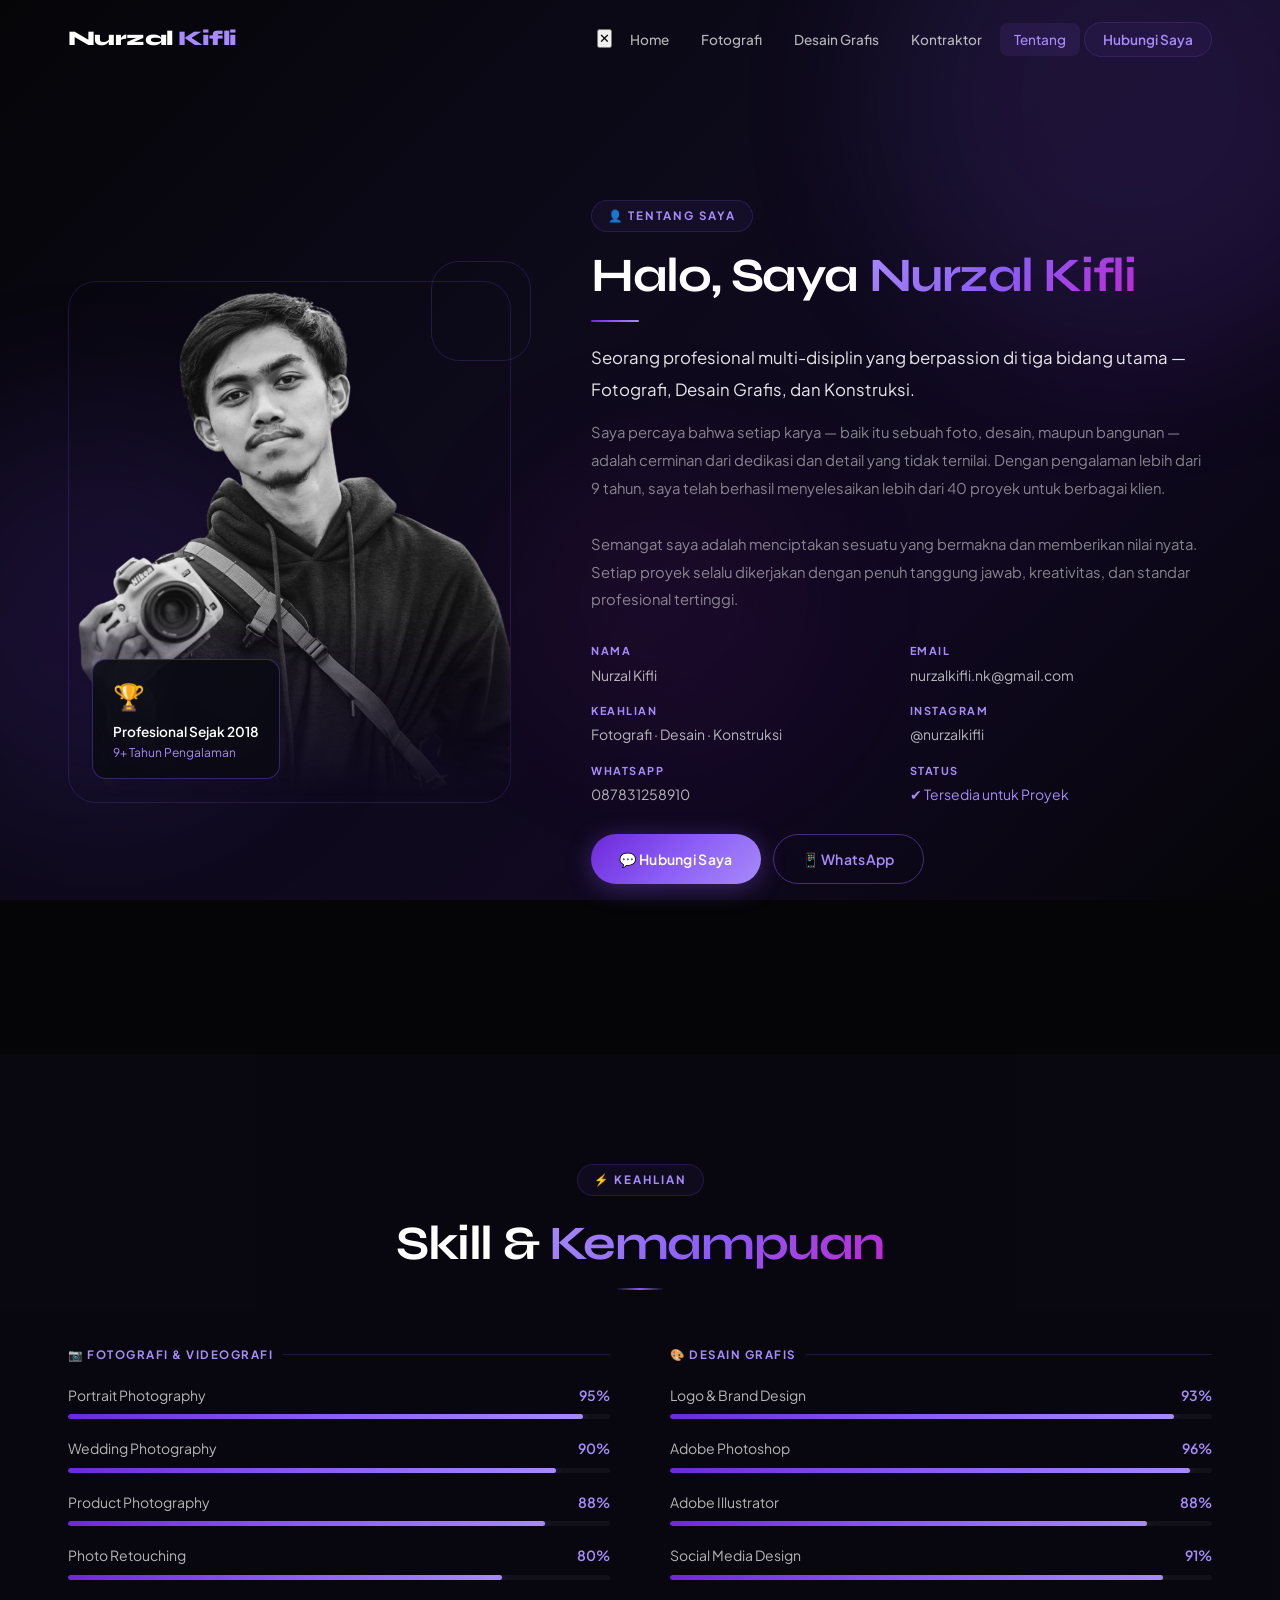
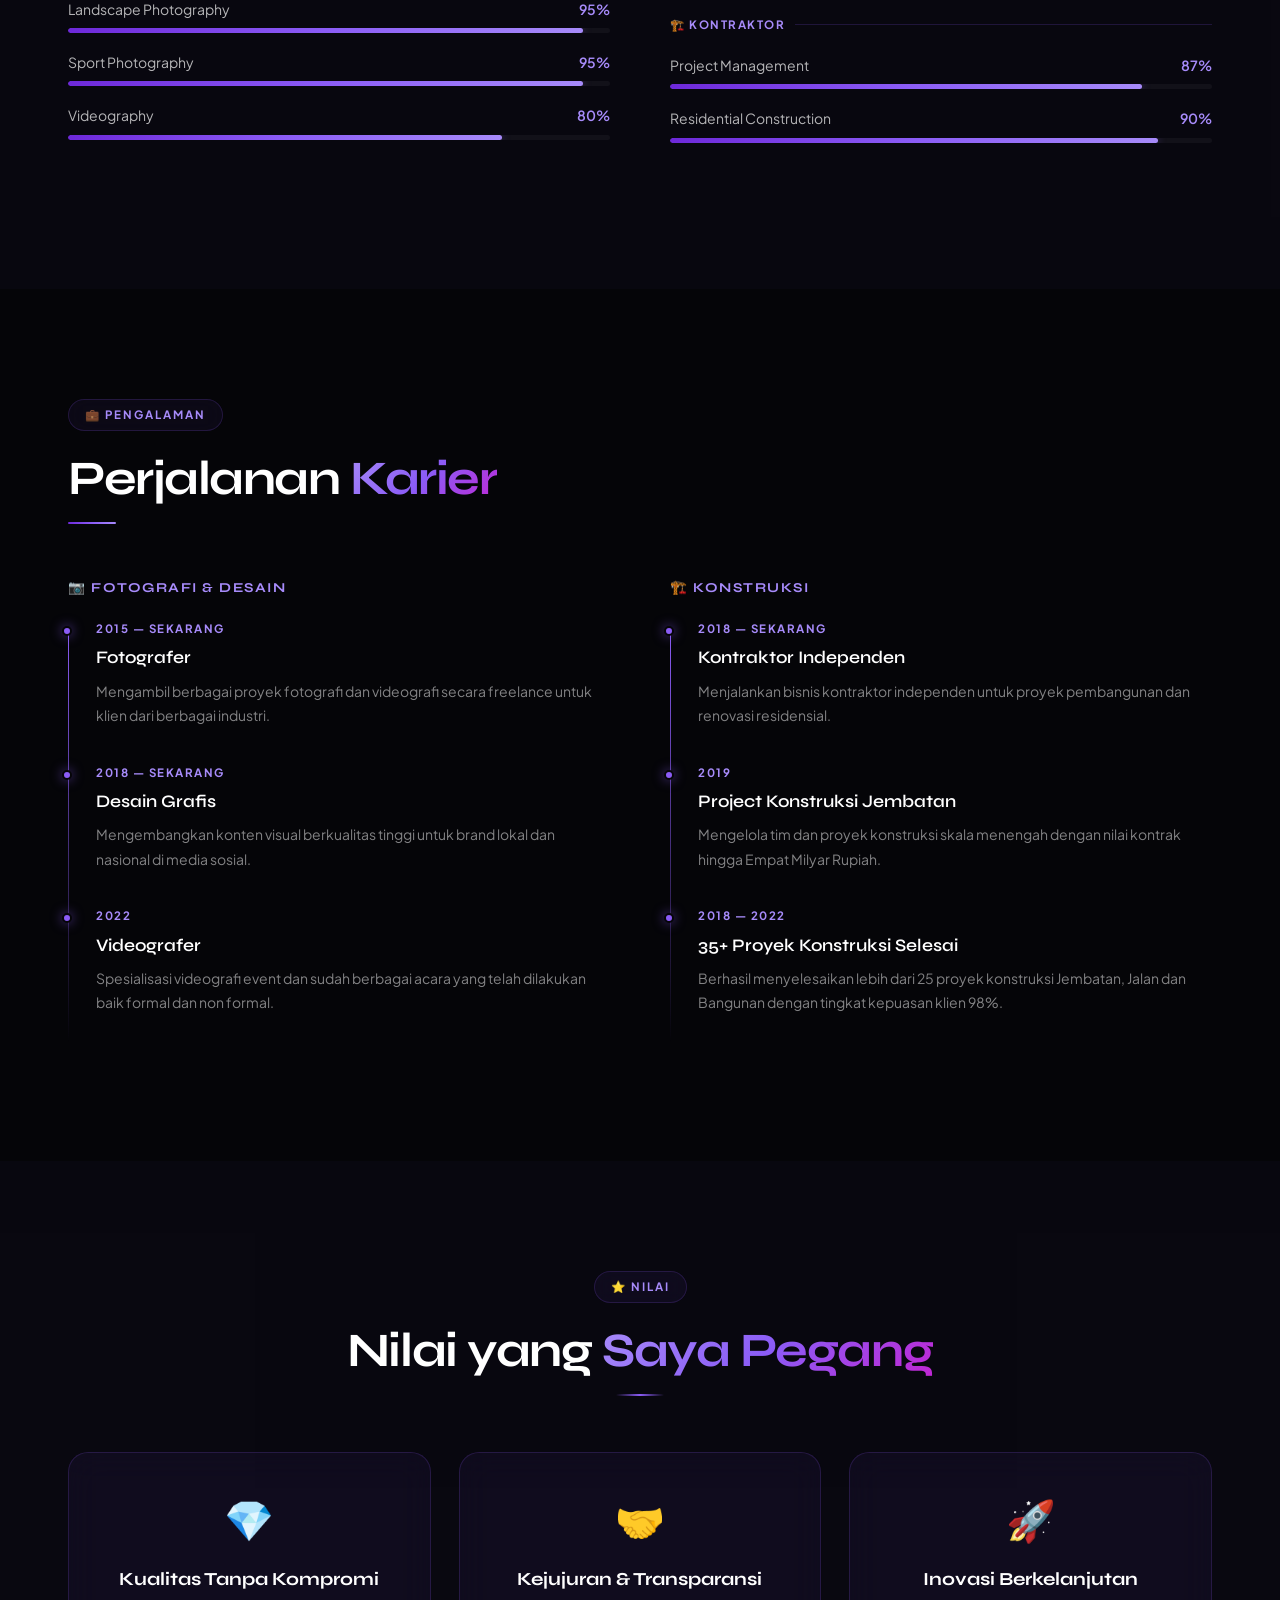
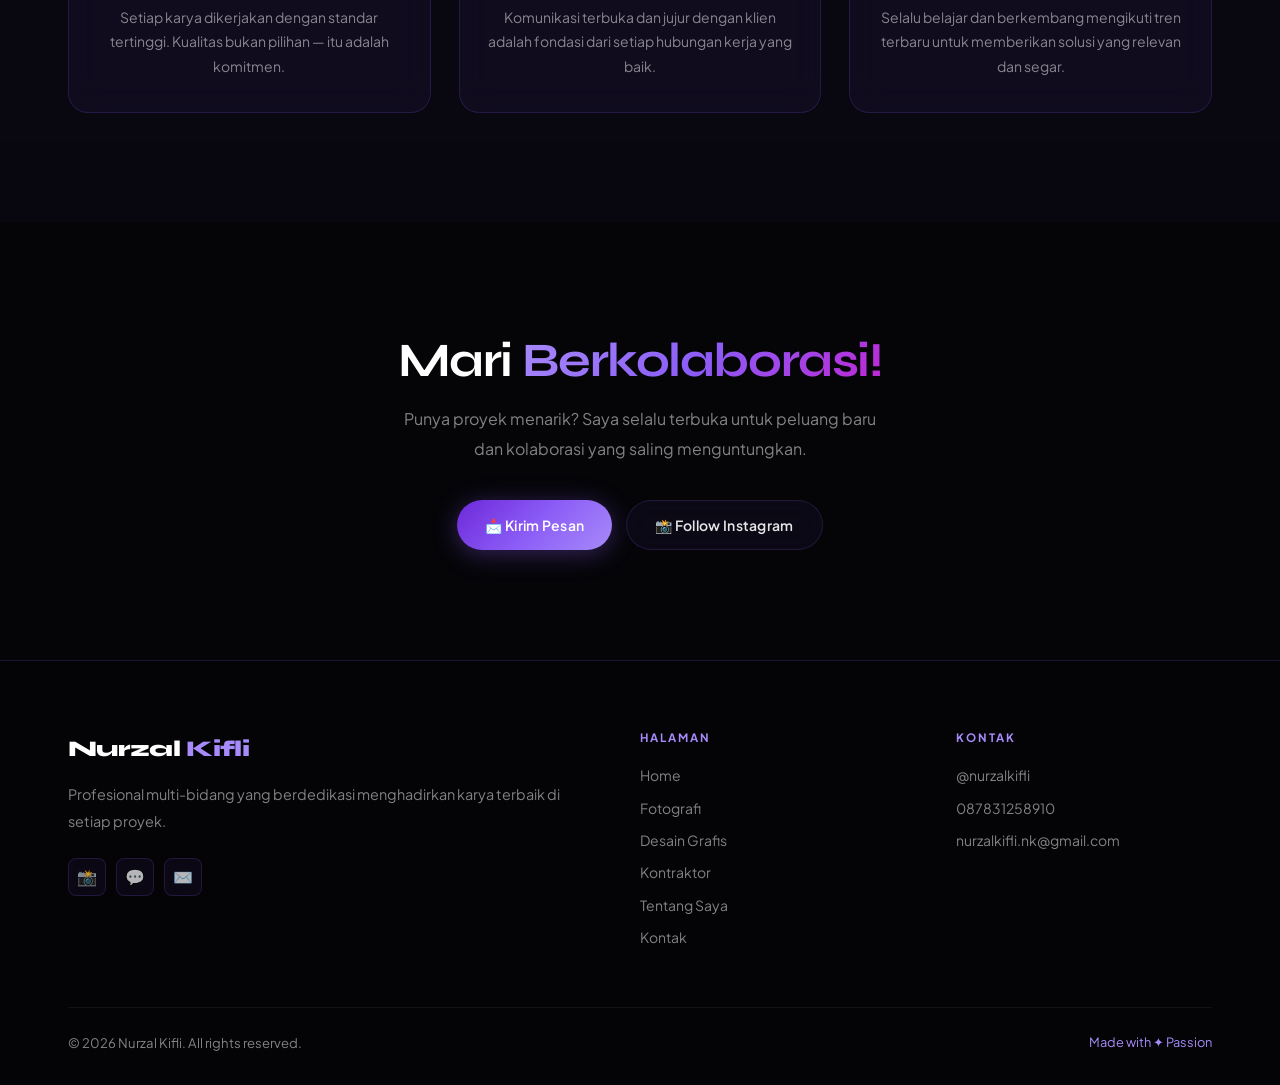
==== about.html @ ba49bd98 "Pending changes exported from your codespace" ====
<!DOCTYPE html>
<html lang="id">
<head>
  <meta charset="UTF-8" />
  <meta name="viewport" content="width=device-width, initial-scale=1.0" />
  <title>Tentang Saya - Nurzal Kifli Portfolio</title>
  <meta name="description" content="Kenali lebih dekat Nurzal Kifli - fotografer, desainer grafis, dan kontraktor profesional berpengalaman." />
  <link rel="stylesheet" href="style.css" />
  <style>
    /* About Layout */
    .about-intro {
      display: grid;
      grid-template-columns: 1fr 1.4fr;
      gap: 80px;
      align-items: center;
      padding: 80px 0 60px;
    }
    .about-photo { position:relative; }
    .about-deco {
      position:absolute; top:-20px; right:-20px;
      width:100px; height:100px;
      border:1.5px solid rgba(139,92,246,0.2);
      border-radius:var(--r-xl);
      animation: float 5s ease-in-out infinite;
      z-index:0;
    }
    .about-photo-frame {
      position:relative; z-index:1;
      border-radius:var(--r-xl); overflow:hidden;
      border:1px solid var(--glass-b);
    }
    .about-photo-frame img { width:100%; height:520px; object-fit:cover; object-position:top; }
    .about-photo-badge {
      position:absolute; bottom:24px; left:24px; z-index:2;
      background:rgba(10,10,20,0.9);
      backdrop-filter:blur(20px);
      border:1px solid rgba(139,92,246,0.35);
      border-radius:var(--r);
      padding:16px 20px;
    }
    .badge-icon { font-size:1.6rem; margin-bottom:4px; }
    .badge-label { font-size:0.85rem; font-weight:600; }
    .badge-sub { font-size:0.75rem; color:var(--purple-light); }

    /* About Content */
    .about-lead { font-size:1.05rem; color:var(--w90); line-height:1.9; margin-bottom:14px; }
    .about-text { color:var(--w50); font-size:0.925rem; line-height:1.88; margin-bottom:28px; }
    .about-info-grid { display:grid; grid-template-columns:1fr 1fr; gap:16px; margin-bottom:28px; }
    .about-info-item { display:flex; flex-direction:column; gap:4px; }
    .info-label { font-size:0.68rem; color:var(--purple-light); font-weight:700; letter-spacing:1.5px; text-transform:uppercase; }
    .info-value { font-size:0.875rem; color:var(--w70); }

    /* Skills */
    .skills-section { background:rgba(139,92,246,0.03); }
    .skills-layout { display:grid; grid-template-columns:1fr 1fr; gap:60px; align-items:start; }
    .skill-category { margin-bottom:36px; }
    .skill-category-title {
      font-size:0.72rem; font-weight:700; color:var(--purple-light);
      letter-spacing:1.5px; text-transform:uppercase;
      margin-bottom:20px;
      display:flex; align-items:center; gap:10px;
    }
    .skill-category-title::after { content:''; flex:1; height:1px; background:var(--glass-b); }

    /* Values */
    .value-card {
      text-align:center; padding:34px 22px;
      background:var(--glass);
      border:1px solid var(--glass-b);
      border-radius:var(--r-lg);
      backdrop-filter:blur(16px);
      transition:var(--t);
    }
    .value-card:hover { border-color:var(--glass-bh); transform:translateY(-6px); box-shadow:var(--glow-s); }
    .value-icon { font-size:2.5rem; margin-bottom:14px; }
    .value-title { font-family:var(--fd); font-size:1.15rem; margin-bottom:10px; font-weight:700; }
    .value-desc { color:var(--w50); font-size:0.875rem; line-height:1.75; }

    @media (max-width:768px) {
      .about-intro { grid-template-columns:1fr; gap:36px; padding:60px 0 40px; }
      .skills-layout { grid-template-columns:1fr; }
      .about-info-grid { grid-template-columns:1fr; }
      .about-photo-frame img { height:360px; }
    }
  </style>
</head>
<body>
  <div class="ambient-orbs" aria-hidden="true">
    <div class="orb orb-1"></div>
    <div class="orb orb-2"></div>
    <div class="orb orb-3"></div>
  </div>

  <!-- Navbar -->
  <nav class="navbar" id="navbar" role="navigation" aria-label="Navigasi Utama">
    <div class="container">
      <a href="index.html" class="nav-logo">Nurzal <span>Kifli</span></a>
      <button class="nav-hamburger" id="navHamburger" aria-label="Buka Menu">
        <span></span><span></span><span></span>
      </button>
      <ul class="nav-links" id="navLinks" role="list">
        <button class="nav-close-btn" id="navClose" aria-label="Tutup Menu">&#x2715;</button>
        <li><a href="index.html">Home</a></li>
        <li><a href="photography.html">Fotografi</a></li>
        <li><a href="design.html">Desain Grafis</a></li>
        <li><a href="contractor.html">Kontraktor</a></li>
        <li><a href="about.html" class="active">Tentang</a></li>
        <li><a href="contact.html" class="nav-cta">Hubungi Saya</a></li>
      </ul>
    </div>
  </nav>

  <div style="height:80px;"></div>

  <!-- About Intro -->
  <section class="section" style="padding-top:40px;">
    <div class="container">
      <div class="about-intro">
        <!-- Photo -->
        <div class="about-photo animate-fadeInLeft">
          <div class="about-deco"></div>
          <div class="about-photo-frame">
            <img src="img/nurzal_kifli.png" alt="Nurzal Kifli - Foto Profil" />
          </div>
          <div class="about-photo-badge">
            <div class="badge-icon">&#x1F3C6;</div>
            <div class="badge-label">Profesional Sejak 2018</div>
            <div class="badge-sub">9+ Tahun Pengalaman</div>
          </div>
        </div>

        <!-- Content -->
        <div class="about-content animate-fadeInRight">
          <div class="section-label" style="margin-bottom:16px;">&#x1F464; Tentang Saya</div>
          <h1 class="section-title">Halo, Saya <span class="text-grad">Nurzal Kifli</span></h1>
          <div class="divider"></div>
          <p class="about-lead">Seorang profesional multi-disiplin yang berpassion di tiga bidang utama &mdash; Fotografi, Desain Grafis, dan Konstruksi.</p>
          <p class="about-text">Saya percaya bahwa setiap karya &mdash; baik itu sebuah foto, desain, maupun bangunan &mdash; adalah cerminan dari dedikasi dan detail yang tidak ternilai. Dengan pengalaman lebih dari 9 tahun, saya telah berhasil menyelesaikan lebih dari 40 proyek untuk berbagai klien.</p>
          <p class="about-text">Semangat saya adalah menciptakan sesuatu yang bermakna dan memberikan nilai nyata. Setiap proyek selalu dikerjakan dengan penuh tanggung jawab, kreativitas, dan standar profesional tertinggi.</p>

          <div class="about-info-grid">
            <div class="about-info-item"><span class="info-label">Nama</span><span class="info-value">Nurzal Kifli</span></div>
            <div class="about-info-item"><span class="info-label">Email</span><span class="info-value">nurzalkifli.nk@gmail.com</span></div>
            <div class="about-info-item"><span class="info-label">Keahlian</span><span class="info-value">Fotografi &middot; Desain &middot; Konstruksi</span></div>
            <div class="about-info-item"><span class="info-label">Instagram</span><span class="info-value">@nurzalkifli</span></div>
            <div class="about-info-item"><span class="info-label">WhatsApp</span><span class="info-value">087831258910</span></div>
            <div class="about-info-item"><span class="info-label">Status</span><span class="info-value" style="color:var(--purple-light);">&#x2714; Tersedia untuk Proyek</span></div>
          </div>

          <div style="display:flex;gap:12px;flex-wrap:wrap;">
            <a href="contact.html" class="btn btn-purple">&#x1F4AC; Hubungi Saya</a>
            <a href="https://wa.me/6287831258910" target="_blank" rel="noopener" class="btn btn-outline-purple">&#x1F4F1; WhatsApp</a>
          </div>
        </div>
  </section>

  <!-- Skills -->
  <section class="skills-section section">
    <div class="container">
      <div class="section-header centered reveal">
        <div class="section-label">&#x26A1; Keahlian</div>
        <h2 class="section-title">Skill &amp; <span class="text-grad">Kemampuan</span></h2>
        <div class="divider"></div>
      </div>
      <div class="skills-layout">
        <div>
          <div class="skill-category">
            <div class="skill-category-title">&#x1F4F7; Fotografi & Videografi</div>
            <div class="skill-bar-wrapper">
              <div class="skill-bar-info"><span>Portrait Photography</span><span class="skill-percent">95%</span></div>
              <div class="skill-bar-track"><div class="skill-bar-fill" data-width="95%"></div></div>
            </div>
            <div class="skill-bar-wrapper">
              <div class="skill-bar-info"><span>Wedding Photography</span><span class="skill-percent">90%</span></div>
              <div class="skill-bar-track"><div class="skill-bar-fill" data-width="90%"></div></div>
            </div>
            <div class="skill-bar-wrapper">
              <div class="skill-bar-info"><span>Product Photography</span><span class="skill-percent">88%</span></div>
              <div class="skill-bar-track"><div class="skill-bar-fill" data-width="88%"></div></div>
            </div>
            <div class="skill-bar-wrapper">
              <div class="skill-bar-info"><span>Photo Retouching</span><span class="skill-percent">80%</span></div>
              <div class="skill-bar-track"><div class="skill-bar-fill" data-width="80%"></div></div>
            </div>
            <div class="skill-bar-wrapper">
              <div class="skill-bar-info"><span>Landscape Photography</span><span class="skill-percent">95%</span></div>
              <div class="skill-bar-track"><div class="skill-bar-fill" data-width="95%"></div></div>
          </div>
          <div class="skill-bar-wrapper">
              <div class="skill-bar-info"><span>Sport Photography</span><span class="skill-percent">95%</span></div>
              <div class="skill-bar-track"><div class="skill-bar-fill" data-width="95%"></div></div>
          </div>
          <div class="skill-bar-wrapper">
              <div class="skill-bar-info"><span>Videography</span><span class="skill-percent">80%</span></div>
              <div class="skill-bar-track"><div class="skill-bar-fill" data-width="80%"></div></div>
        </div>
      </div>
      </div>
        <div class="reveal delay-1">
        <div>
          <div class="skill-category">
            <div class="skill-category-title">&#x1F3A8; Desain Grafis</div>
            <div class="skill-bar-wrapper">
              <div class="skill-bar-info"><span>Logo &amp; Brand Design</span><span class="skill-percent">93%</span></div>
              <div class="skill-bar-track"><div class="skill-bar-fill" data-width="93%"></div></div>
            </div>
            <div class="skill-bar-wrapper">
              <div class="skill-bar-info"><span>Adobe Photoshop</span><span class="skill-percent">96%</span></div>
              <div class="skill-bar-track"><div class="skill-bar-fill" data-width="96%"></div></div>
            </div>
            <div class="skill-bar-wrapper">
              <div class="skill-bar-info"><span>Adobe Illustrator</span><span class="skill-percent">88%</span></div>
              <div class="skill-bar-track"><div class="skill-bar-fill" data-width="88%"></div></div>
            </div>
            <div class="skill-bar-wrapper">
              <div class="skill-bar-info"><span>Social Media Design</span><span class="skill-percent">91%</span></div>
              <div class="skill-bar-track"><div class="skill-bar-fill" data-width="91%"></div></div>
            </div>
          </div>
          </div>
          <div class="skill-category">
            <div class="skill-category-title">&#x1F3D7;&#xFE0F; Kontraktor</div>
            <div class="skill-bar-wrapper">
              <div class="skill-bar-info"><span>Project Management</span><span class="skill-percent">87%</span></div>
              <div class="skill-bar-track"><div class="skill-bar-fill" data-width="87%"></div></div>
            </div>
            <div class="skill-bar-wrapper">
              <div class="skill-bar-info"><span>Residential Construction</span><span class="skill-percent">90%</span></div>
              <div class="skill-bar-track"><div class="skill-bar-fill" data-width="90%"></div></div>
            </div>
          </div>
        </div>
      </div>
    </div>
  </section>

  <!-- Experience Timeline -->
  <section class="section">
    <div class="container">
      <div class="section-header reveal">
        <div class="section-label">&#x1F4BC; Pengalaman</div>
        <h2 class="section-title">Perjalanan <span class="text-grad">Karier</span></h2>
        <div class="divider"></div>
      </div>
      <div class="grid-2" style="gap:60px;">
        <div class="reveal delay-1">
          <h3 style="font-size:0.85rem;font-weight:700;color:var(--purple-light);letter-spacing:1.5px;text-transform:uppercase;margin-bottom:24px;">&#x1F4F7; Fotografi &amp; Desain</h3>
          <div class="timeline">
            <div class="timeline-item">
              <div class="timeline-year">2015 &mdash; Sekarang</div>
              <div class="timeline-title">Fotografer</div>
              <p class="timeline-desc">Mengambil berbagai proyek fotografi dan videografi secara freelance untuk klien dari berbagai industri.</p>
            </div>
            <div class="timeline-item">
              <div class="timeline-year">2018 &mdash; Sekarang</div>
              <div class="timeline-title">Desain Grafis</div>
              <p class="timeline-desc">Mengembangkan konten visual berkualitas tinggi untuk brand lokal dan nasional di media sosial.</p>
            </div>
            <div class="timeline-item">
              <div class="timeline-year">2022</div>
              <div class="timeline-title">Videografer</div>
              <p class="timeline-desc">Spesialisasi videografi event dan sudah berbagai acara yang telah dilakukan baik formal dan non formal.</p>
            </div>
          </div>
        </div>
        <div class="reveal delay-2">
          <h3 style="font-size:0.85rem;font-weight:700;color:var(--purple-light);letter-spacing:1.5px;text-transform:uppercase;margin-bottom:24px;">&#x1F3D7;&#xFE0F; Konstruksi</h3>
          <div class="timeline">
            <div class="timeline-item">
              <div class="timeline-year">2018 &mdash; Sekarang</div>
              <div class="timeline-title">Kontraktor Independen</div>
              <p class="timeline-desc">Menjalankan bisnis kontraktor independen untuk proyek pembangunan dan renovasi residensial.</p>
            </div>
            <div class="timeline-item">
              <div class="timeline-year">2019</div>
              <div class="timeline-title">Project Konstruksi Jembatan</div>
              <p class="timeline-desc">Mengelola tim dan proyek konstruksi skala menengah dengan nilai kontrak hingga Empat Milyar Rupiah.</p>
            </div>
            <div class="timeline-item">
              <div class="timeline-year">2018 &mdash; 2022</div>
              <div class="timeline-title">35+ Proyek Konstruksi Selesai</div>
              <p class="timeline-desc">Berhasil menyelesaikan lebih dari 25 proyek konstruksi Jembatan, Jalan dan Bangunan dengan tingkat kepuasan klien 98%.</p>
            </div>
          </div>
        </div>
      </div>
    </div>
  </section>

  <!-- Values -->
  <section class="section" style="background:rgba(139,92,246,0.03);">
    <div class="container">
      <div class="section-header centered reveal">
        <div class="section-label">&#x2B50; Nilai</div>
        <h2 class="section-title">Nilai yang <span class="text-grad">Saya Pegang</span></h2>
        <div class="divider"></div>
      </div>
      <div class="grid-3">
        <div class="value-card reveal delay-1"><div class="value-icon">&#x1F48E;</div><div class="value-title">Kualitas Tanpa Kompromi</div><p class="value-desc">Setiap karya dikerjakan dengan standar tertinggi. Kualitas bukan pilihan &mdash; itu adalah komitmen.</p></div>
        <div class="value-card reveal delay-2"><div class="value-icon">&#x1F91D;</div><div class="value-title">Kejujuran &amp; Transparansi</div><p class="value-desc">Komunikasi terbuka dan jujur dengan klien adalah fondasi dari setiap hubungan kerja yang baik.</p></div>
        <div class="value-card reveal delay-3"><div class="value-icon">&#x1F680;</div><div class="value-title">Inovasi Berkelanjutan</div><p class="value-desc">Selalu belajar dan berkembang mengikuti tren terbaru untuk memberikan solusi yang relevan dan segar.</p></div>
      </div>
    </div>
  </section>

  <!-- CTA -->
  <section class="section" style="text-align:center;">
    <div class="container">
      <div class="reveal">
        <h2 class="section-title">Mari <span class="text-grad">Berkolaborasi!</span></h2>
        <p style="color:var(--w50);max-width:480px;margin:16px auto 36px;line-height:1.85;">Punya proyek menarik? Saya selalu terbuka untuk peluang baru dan kolaborasi yang saling menguntungkan.</p>
        <div style="display:flex;gap:14px;justify-content:center;flex-wrap:wrap;">
          <a href="contact.html" class="btn btn-purple">&#x1F4E9; Kirim Pesan</a>
          <a href="https://www.instagram.com/nurzalkifli/" target="_blank" rel="noopener" class="btn btn-glass">&#x1F4F8; Follow Instagram</a>
        </div>
      </div>
    </div>
  </section>

  <!-- Footer -->
  <footer class="footer">
    <div class="container">
      <div class="footer-grid">
        <div class="footer-brand">
          <span class="nav-logo">Nurzal <span>Kifli</span></span>
          <p>Profesional multi-bidang yang berdedikasi menghadirkan karya terbaik di setiap proyek.</p>
          <div class="footer-socials">
            <a href="https://www.instagram.com/nurzalkifli/" target="_blank" rel="noopener" class="social-icon" aria-label="Instagram">&#x1F4F8;</a>
            <a href="https://wa.me/6287831258910" target="_blank" rel="noopener" class="social-icon" aria-label="WhatsApp">&#x1F4AC;</a>
            <a href="mailto:nurzalkifli.nk@gmail.com" class="social-icon" aria-label="Email">&#x2709;&#xFE0F;</a>
          </div>
        </div>
        <div class="footer-col">
          <h4>Halaman</h4>
          <a href="index.html">Home</a>
          <a href="photography.html">Fotografi</a>
          <a href="design.html">Desain Grafis</a>
          <a href="contractor.html">Kontraktor</a>
          <a href="about.html">Tentang Saya</a>
          <a href="contact.html">Kontak</a>
        </div>
        <div class="footer-col">
          <h4>Kontak</h4>
          <a href="https://www.instagram.com/nurzalkifli/" target="_blank" rel="noopener">@nurzalkifli</a>
          <a href="https://wa.me/6287831258910" target="_blank" rel="noopener">087831258910</a>
          <a href="mailto:nurzalkifli.nk@gmail.com">nurzalkifli.nk@gmail.com</a>
        </div>
      </div>
      <div class="footer-bottom">
        <p>&copy; 2026 Nurzal Kifli. All rights reserved.</p>
        <p style="color:var(--purple-light);font-size:0.8rem;">Made with &#x2726; Passion</p>
      </div>
    </div>
  </footer>

  <script src="main.js"></script>
</body>
</html>
---- style.css ----
/* ===================================================
   NURZAL KIFLI PORTFOLIO — MINIMALIS MODERN
   Tema: Ungu-Hitam + Glassmorphism
   =================================================== */

@import url('https://fonts.googleapis.com/css2?family=Plus+Jakarta+Sans:wght@300;400;500;600;700;800&family=Syne:wght@400;500;600;700;800&display=swap');

/* CSS Variables */
:root {
  --purple:        #8b5cf6;
  --purple-light:  #a78bfa;
  --purple-dark:   #6d28d9;
  --purple-deep:   #4c1d95;
  --violet:        #7c3aed;
  --fuchsia:       #c026d3;

  --bg:      #050508;
  --bg-1:    #0a0a12;
  --bg-2:    #0f0f1a;
  --bg-3:    #141422;
  --bg-4:    #1a1a2e;

  --glass:        rgba(139,92,246,0.06);
  --glass-h:      rgba(139,92,246,0.12);
  --glass-b:      rgba(139,92,246,0.18);
  --glass-bh:     rgba(139,92,246,0.38);
  --glass-w:      rgba(255,255,255,0.04);

  --w100: #ffffff;
  --w90:  rgba(255,255,255,0.90);
  --w70:  rgba(255,255,255,0.70);
  --w50:  rgba(255,255,255,0.50);
  --w20:  rgba(255,255,255,0.20);
  --w10:  rgba(255,255,255,0.10);
  --w05:  rgba(255,255,255,0.05);

  --grad-p:    linear-gradient(135deg, #6d28d9, #8b5cf6, #a78bfa);
  --grad-bg:   linear-gradient(135deg, #050508 0%, #0d0a1a 40%, #100820 70%, #050508 100%);
  --grad-text: linear-gradient(135deg, #a78bfa 0%, #8b5cf6 50%, #c026d3 100%);

  --glow:   0 0 40px rgba(139,92,246,0.25);
  --glow-s: 0 0 20px rgba(139,92,246,0.15);
  --shadow: 0 8px 40px rgba(0,0,0,0.6);

  --fd: 'Syne', sans-serif;
  --fb: 'Plus Jakarta Sans', sans-serif;

  --r-sm: 8px;
  --r:    14px;
  --r-lg: 20px;
  --r-xl: 28px;
  --r-2x: 40px;

  --ease:   cubic-bezier(0.4,0,0.2,1);
  --ease-o: cubic-bezier(0,0,0.2,1);
  --t:      all 0.3s cubic-bezier(0.4,0,0.2,1);
  --tsl:    all 0.6s cubic-bezier(0.4,0,0.2,1);
}

/* Reset */
*, *::before, *::after { box-sizing: border-box; margin: 0; padding: 0; }
html { scroll-behavior: smooth; font-size: 16px; }
body {
  background: var(--bg);
  background-image: var(--grad-bg);
  background-attachment: fixed;
  color: var(--w100);
  font-family: var(--fb);
  line-height: 1.6;
  overflow-x: hidden;
  min-height: 100vh;
}
img { max-width: 100%; display: block; }
a { text-decoration: none; color: inherit; }
ul { list-style: none; }

/* Scrollbar */
::-webkit-scrollbar { width: 5px; }
::-webkit-scrollbar-track { background: var(--bg-1); }
::-webkit-scrollbar-thumb { background: var(--purple-dark); border-radius: 3px; }
::-webkit-scrollbar-thumb:hover { background: var(--purple); }

/* Ambient Orbs */
.ambient-orbs { position: fixed; inset: 0; pointer-events: none; z-index: 0; overflow: hidden; }
.orb { position: absolute; border-radius: 50%; filter: blur(80px); opacity: 0.12; animation: orb-drift 20s ease-in-out infinite alternate; }
.orb-1 { width: 500px; height: 500px; background: var(--purple); top: -150px; right: -100px; }
.orb-2 { width: 400px; height: 400px; background: var(--violet); bottom: 10%; left: -100px; animation-delay: -7s; }
.orb-3 { width: 300px; height: 300px; background: var(--fuchsia); top: 50%; left: 40%; animation-delay: -14s; opacity: 0.07; }
@keyframes orb-drift {
  0%   { transform: translate(0,0) scale(1); }
  100% { transform: translate(40px,30px) scale(1.1); }
}

/* Typography */
h1, h2, h3, h4 { font-family: var(--fd); line-height: 1.15; letter-spacing: -0.02em; }
.text-grad {
  background: var(--grad-text);
  -webkit-background-clip: text;
  -webkit-text-fill-color: transparent;
  background-clip: text;
}
.text-purple { color: var(--purple-light); }
.text-muted  { color: var(--w50); }

/* Layout */
.container { max-width: 1200px; margin: 0 auto; padding: 0 28px; }
.section    { padding: 110px 0; position: relative; z-index: 1; }

/* Glass card */
.glass-card {
  background: var(--glass);
  backdrop-filter: blur(24px);
  -webkit-backdrop-filter: blur(24px);
  border: 1px solid var(--glass-b);
  border-radius: var(--r-lg);
  transition: var(--t);
  position: relative;
  overflow: hidden;
}
.glass-card::before {
  content: '';
  position: absolute;
  inset: 0;
  background: linear-gradient(135deg, rgba(255,255,255,0.03) 0%, transparent 60%);
  pointer-events: none;
  border-radius: inherit;
}
.glass-card:hover {
  background: var(--glass-h);
  border-color: var(--glass-bh);
  box-shadow: var(--glow);
  transform: translateY(-4px);
}

/* Section labels */
.section-label {
  display: inline-flex;
  align-items: center;
  gap: 8px;
  padding: 6px 16px;
  background: var(--glass);
  border: 1px solid var(--glass-b);
  border-radius: 50px;
  font-size: 0.72rem;
  font-weight: 700;
  color: var(--purple-light);
  letter-spacing: 2px;
  text-transform: uppercase;
  margin-bottom: 20px;
  backdrop-filter: blur(12px);
}
.section-title {
  font-size: clamp(2rem, 4.5vw, 3rem);
  font-family: var(--fd);
  font-weight: 700;
  margin-bottom: 16px;
  letter-spacing: -0.03em;
}
.section-subtitle {
  font-size: 1rem;
  color: var(--w50);
  max-width: 560px;
  line-height: 1.85;
  margin-bottom: 60px;
  font-weight: 400;
}
.divider {
  width: 48px;
  height: 2px;
  background: var(--grad-p);
  border-radius: 2px;
  margin-bottom: 20px;
}
.section-header { margin-bottom: 56px; }
.section-header.centered { text-align: center; }
.section-header.centered .divider { margin: 0 auto 20px; background: linear-gradient(90deg,transparent,var(--purple),transparent); }
.section-header.centered .section-subtitle { margin: 0 auto 60px; }

/* Buttons */
.btn {
  display: inline-flex;
  align-items: center;
  gap: 8px;
  padding: 13px 28px;
  border-radius: 50px;
  font-family: var(--fb);
  font-size: 0.875rem;
  font-weight: 600;
  letter-spacing: 0.3px;
  cursor: pointer;
  transition: var(--t);
  border: none;
  outline: none;
  text-decoration: none;
}
.btn-purple {
  background: var(--grad-p);
  color: var(--w100);
  box-shadow: 0 4px 24px rgba(139,92,246,0.35);
}
.btn-purple:hover {
  transform: translateY(-2px);
  box-shadow: 0 8px 36px rgba(139,92,246,0.5);
}
.btn-glass {
  background: var(--glass);
  color: var(--w90);
  border: 1px solid var(--glass-b);
  backdrop-filter: blur(12px);
}
.btn-glass:hover {
  background: var(--glass-h);
  border-color: var(--glass-bh);
  transform: translateY(-2px);
  box-shadow: var(--glow-s);
}
.btn-outline-purple {
  background: transparent;
  color: var(--purple-light);
  border: 1.5px solid rgba(139,92,246,0.45);
}
.btn-outline-purple:hover {
  background: rgba(139,92,246,0.1);
  border-color: var(--purple);
  transform: translateY(-2px);
  box-shadow: var(--glow-s);
}

/* Navbar */
.navbar {
  position: fixed;
  top: 0; left: 0; right: 0;
  z-index: 1000;
  padding: 22px 0;
  transition: var(--t);
}
.navbar.scrolled {
  background: rgba(5,5,8,0.88);
  backdrop-filter: blur(24px);
  -webkit-backdrop-filter: blur(24px);
  padding: 14px 0;
  border-bottom: 1px solid var(--glass-b);
}
.navbar .container { display: flex; align-items: center; justify-content: space-between; }
.nav-logo {
  font-family: var(--fd);
  font-size: 1.3rem;
  font-weight: 800;
  letter-spacing: -0.03em;
  color: var(--w100);
}
.nav-logo span { color: var(--purple-light); }
.nav-links { display: flex; align-items: center; gap: 4px; }
.nav-links a {
  padding: 8px 14px;
  font-size: 0.85rem;
  font-weight: 500;
  color: var(--w70);
  border-radius: var(--r-sm);
  transition: var(--t);
}
.nav-links a:hover { color: var(--w100); background: var(--glass-w); }
.nav-links a.active { color: var(--purple-light); background: rgba(139,92,246,0.1); }
.nav-cta {
  background: var(--glass) !important;
  color: var(--purple-light) !important;
  border: 1px solid var(--glass-b) !important;
  backdrop-filter: blur(12px);
  padding: 8px 18px !important;
  font-weight: 600 !important;
  border-radius: 50px !important;
}
.nav-cta:hover {
  background: rgba(139,92,246,0.15) !important;
  border-color: rgba(139,92,246,0.4) !important;
  color: var(--w100) !important;
}
.nav-cta.active { color: var(--purple-light) !important; }
.nav-hamburger { display: none; flex-direction: column; gap: 5px; cursor: pointer; padding: 4px; background: none; border: none; }
.nav-hamburger span { width: 22px; height: 2px; background: var(--w100); border-radius: 2px; transition: var(--t); }

@media (max-width: 768px) {
  .nav-hamburger { display: flex; }
  .nav-links {
    display: none;
    position: fixed; inset: 0;
    background: rgba(5,5,8,0.97);
    backdrop-filter: blur(30px);
    flex-direction: column;
    justify-content: center; align-items: center;
    gap: 20px; z-index: 999;
  }
  .nav-links.open { display: flex; }
  .nav-links a { font-size: 1.3rem; padding: 12px 24px; }
  .nav-close-btn {
    position: absolute; top: 24px; right: 24px;
    font-size: 1.5rem; cursor: pointer;
    background: none; border: none; color: var(--w70);
  }
}

/* Tags */
.tag {
  display: inline-block;
  padding: 5px 14px;
  border-radius: 50px;
  font-size: 0.72rem;
  font-weight: 700;
  letter-spacing: 0.5px;
  text-transform: uppercase;
}
.tag-purple {
  background: rgba(139,92,246,0.12);
  color: var(--purple-light);
  border: 1px solid rgba(139,92,246,0.25);
}
.tag-glass {
  background: var(--glass-w);
  color: var(--w70);
  border: 1px solid var(--w10);
}

/* Page Hero */
.page-hero {
  min-height: 48vh;
  display: flex;
  align-items: center;
  position: relative;
  overflow: hidden;
  padding-top: 120px;
  padding-bottom: 80px;
  z-index: 1;
}
.page-hero::before {
  content: '';
  position: absolute; inset: 0;
  background: radial-gradient(ellipse at 50% 0%, rgba(139,92,246,0.1) 0%, transparent 65%);
}
.page-hero-content { position: relative; z-index: 1; }
.page-hero-tag {
  display: inline-flex;
  align-items: center;
  gap: 8px;
  padding: 6px 16px;
  background: rgba(139,92,246,0.1);
  border: 1px solid rgba(139,92,246,0.25);
  border-radius: 50px;
  font-size: 0.72rem;
  font-weight: 700;
  color: var(--purple-light);
  letter-spacing: 2px;
  text-transform: uppercase;
  margin-bottom: 20px;
  backdrop-filter: blur(10px);
}
.page-hero h1 {
  font-size: clamp(2.5rem,6vw,4rem);
  margin-bottom: 16px;
  font-weight: 800;
  letter-spacing: -0.03em;
}
.page-hero p { font-size: 1.05rem; color: var(--w50); max-width: 580px; line-height: 1.85; }

/* Footer */
.footer {
  background: rgba(5,5,8,0.85);
  border-top: 1px solid var(--glass-b);
  padding: 70px 0 32px;
  position: relative; z-index: 1;
  backdrop-filter: blur(20px);
}
.footer-grid { display: grid; grid-template-columns: 2fr 1fr 1fr; gap: 60px; margin-bottom: 48px; }
.footer-brand .nav-logo { font-size: 1.4rem; margin-bottom: 14px; display: block; }
.footer-brand p { color: var(--w50); font-size: 0.9rem; line-height: 1.85; margin-bottom: 24px; }
.footer-socials { display: flex; gap: 10px; }
.social-icon {
  width: 38px; height: 38px;
  border-radius: var(--r-sm);
  background: var(--glass);
  border: 1px solid var(--glass-b);
  display: flex; align-items: center; justify-content: center;
  font-size: 1rem; transition: var(--t);
  text-decoration: none; color: var(--w70);
  backdrop-filter: blur(10px);
}
.social-icon:hover {
  background: rgba(139,92,246,0.2);
  border-color: rgba(139,92,246,0.4);
  color: var(--purple-light);
  transform: translateY(-3px);
  box-shadow: var(--glow-s);
}
.footer-col h4 {
  font-family: var(--fb);
  font-size: 0.72rem;
  font-weight: 700;
  color: var(--purple-light);
  letter-spacing: 2px;
  text-transform: uppercase;
  margin-bottom: 20px;
}
.footer-col a { display: block; color: var(--w50); font-size: 0.875rem; margin-bottom: 10px; transition: var(--t); }
.footer-col a:hover { color: var(--purple-light); padding-left: 6px; }
.footer-bottom {
  border-top: 1px solid var(--w05);
  padding-top: 24px;
  display: flex; align-items: center; justify-content: space-between;
  flex-wrap: wrap; gap: 12px;
}
.footer-bottom p { color: var(--w50); font-size: 0.82rem; }
@media (max-width: 768px) {
  .footer-grid { grid-template-columns: 1fr; gap: 36px; }
  .footer-bottom { flex-direction: column; text-align: center; }
}

/* Animations */
@keyframes fadeInUp   { from { opacity:0; transform:translateY(28px); } to { opacity:1; transform:translateY(0); } }
@keyframes fadeInLeft { from { opacity:0; transform:translateX(-28px); } to { opacity:1; transform:translateX(0); } }
@keyframes fadeInRight{ from { opacity:0; transform:translateX(28px);  } to { opacity:1; transform:translateX(0); } }
@keyframes float  { 0%,100% { transform:translateY(0); } 50% { transform:translateY(-10px); } }
@keyframes spin   { from { transform:rotate(0deg); } to { transform:rotate(360deg); } }
@keyframes pulse-purple { 0%,100% { box-shadow:0 0 0 0 rgba(139,92,246,0.4); } 50% { box-shadow:0 0 0 10px rgba(139,92,246,0); } }

.animate-fadeInUp    { animation: fadeInUp    0.7s var(--ease) forwards; }
.animate-fadeInLeft  { animation: fadeInLeft  0.7s var(--ease) forwards; }
.animate-fadeInRight { animation: fadeInRight 0.7s var(--ease) forwards; }
.animate-float       { animation: float 5s ease-in-out infinite; }
.delay-1 { animation-delay: 0.1s; }
.delay-2 { animation-delay: 0.2s; }
.delay-3 { animation-delay: 0.3s; }
.delay-4 { animation-delay: 0.4s; }
.delay-5 { animation-delay: 0.5s; }

/* Scroll Reveal */
.reveal { opacity:0; transform:translateY(24px); transition: opacity 0.7s var(--ease), transform 0.7s var(--ease); }
.reveal.visible { opacity:1; transform:translateY(0); }

/* Grids */
.grid-2 { display:grid; grid-template-columns:repeat(2,1fr); gap:28px; }
.grid-3 { display:grid; grid-template-columns:repeat(3,1fr); gap:28px; }
.grid-4 { display:grid; grid-template-columns:repeat(4,1fr); gap:22px; }
@media (max-width:1024px) { .grid-4 { grid-template-columns:repeat(2,1fr); } }
@media (max-width:768px) {
  .grid-2, .grid-3, .grid-4 { grid-template-columns:1fr; }
  .section { padding:72px 0; }
}

/* Lightbox */
.lightbox {
  position:fixed; inset:0;
  background:rgba(5,5,8,0.97);
  backdrop-filter:blur(20px);
  z-index:9999;
  display:flex; align-items:center; justify-content:center;
  opacity:0; visibility:hidden; transition:var(--t);
}
.lightbox.open { opacity:1; visibility:visible; }
.lightbox img { max-width:90vw; max-height:85vh; object-fit:contain; border-radius:var(--r-lg); border:1px solid var(--glass-b); }
.lightbox-close {
  position:absolute; top:24px; right:28px;
  font-size:1.8rem; color:var(--w70);
  cursor:pointer; background:none; border:none; transition:var(--t); line-height:1;
}
.lightbox-close:hover { color:var(--purple-light); transform:rotate(90deg); }

/* Toast */
.toast {
  position:fixed; bottom:28px; right:28px;
  background:rgba(20,20,34,0.95);
  backdrop-filter:blur(20px);
  border:1px solid var(--glass-bh);
  color:var(--w100);
  padding:14px 22px;
  border-radius:var(--r);
  font-size:0.875rem; z-index:9999;
  transform:translateX(120%); transition:var(--t);
  box-shadow:var(--glow);
  display:flex; align-items:center; gap:10px;
}
.toast.show { transform:translateX(0); }
.toast .toast-icon { color:var(--purple-light); font-size:1.1rem; }

/* Stat Card */
.stat-card {
  text-align:center; padding:28px;
  background:var(--glass);
  border:1px solid var(--glass-b);
  border-radius:var(--r-lg);
  transition:var(--t);
  backdrop-filter:blur(20px);
}
.stat-card:hover { border-color:var(--glass-bh); transform:translateY(-4px); box-shadow:var(--glow-s); }
.stat-number {
  font-family:var(--fd); font-size:2.6rem; font-weight:800;
  background:var(--grad-text);
  -webkit-background-clip:text; -webkit-text-fill-color:transparent; background-clip:text;
  line-height:1; margin-bottom:8px;
}
.stat-label { font-size:0.78rem; color:var(--w50); font-weight:600; text-transform:uppercase; letter-spacing:1.5px; }

/* Skill Bar */
.skill-bar-wrapper { margin-bottom:18px; }
.skill-bar-info { display:flex; justify-content:space-between; margin-bottom:8px; }
.skill-bar-info span { font-size:0.875rem; color:var(--w70); }
.skill-bar-info .skill-percent { color:var(--purple-light); font-weight:600; }
.skill-bar-track { height:5px; background:var(--glass-w); border-radius:3px; overflow:hidden; }
.skill-bar-fill {
  height:100%; background:var(--grad-p); border-radius:3px;
  width:0%; transition:width 1.3s var(--ease-o);
  box-shadow:0 0 10px rgba(139,92,246,0.4);
}

/* Timeline */
.timeline { position:relative; padding-left:28px; }
.timeline::before { content:''; position:absolute; left:0; top:8px; bottom:8px; width:1px; background:linear-gradient(to bottom,var(--purple),transparent); }
.timeline-item { position:relative; padding-bottom:36px; }
.timeline-item::before {
  content:''; position:absolute;
  left:-34px; top:6px;
  width:10px; height:10px;
  border-radius:50%; background:var(--purple);
  border:2px solid var(--bg);
  box-shadow:0 0 12px rgba(139,92,246,0.6);
}
.timeline-year { font-size:0.72rem; color:var(--purple-light); font-weight:700; letter-spacing:1.5px; text-transform:uppercase; margin-bottom:6px; }
.timeline-title { font-family:var(--fd); font-size:1.1rem; margin-bottom:6px; font-weight:600; }
.timeline-desc { font-size:0.875rem; color:var(--w50); line-height:1.75; }

/* Form */
.form-group { margin-bottom:18px; }
.form-label { display:block; font-size:0.72rem; font-weight:700; color:var(--w70); margin-bottom:8px; letter-spacing:1px; text-transform:uppercase; }
.form-input, .form-textarea, .form-select {
  width:100%; padding:13px 16px;
  background:var(--glass);
  border:1px solid var(--glass-b);
  border-radius:var(--r);
  color:var(--w100);
  font-family:var(--fb);
  font-size:0.9rem; transition:var(--t); outline:none;
  backdrop-filter:blur(12px);
}
.form-input::placeholder, .form-textarea::placeholder { color:var(--w50); }
.form-input:focus, .form-textarea:focus, .form-select:focus {
  border-color:rgba(139,92,246,0.5);
  background:rgba(139,92,246,0.06);
  box-shadow:0 0 0 3px rgba(139,92,246,0.08);
}
.form-textarea { resize:vertical; min-height:130px; }
.form-select { cursor:pointer; }
.form-select option { background:var(--bg-3); }

/* Filter Buttons */
.filter-bar { display:flex; gap:8px; flex-wrap:wrap; margin-bottom:44px; }
.filter-btn {
  padding:9px 20px;
  border-radius:50px;
  font-size:0.8rem; font-weight:600;
  cursor:pointer;
  border:1px solid var(--glass-b);
  background:var(--glass); color:var(--w50);
  transition:var(--t);
  backdrop-filter:blur(10px);
}
.filter-btn:hover { border-color:rgba(139,92,246,0.4); color:var(--purple-light); }
.filter-btn.active {
  background:rgba(139,92,246,0.15);
  border-color:rgba(139,92,246,0.5);
  color:var(--purple-light);
  box-shadow:var(--glow-s);
}
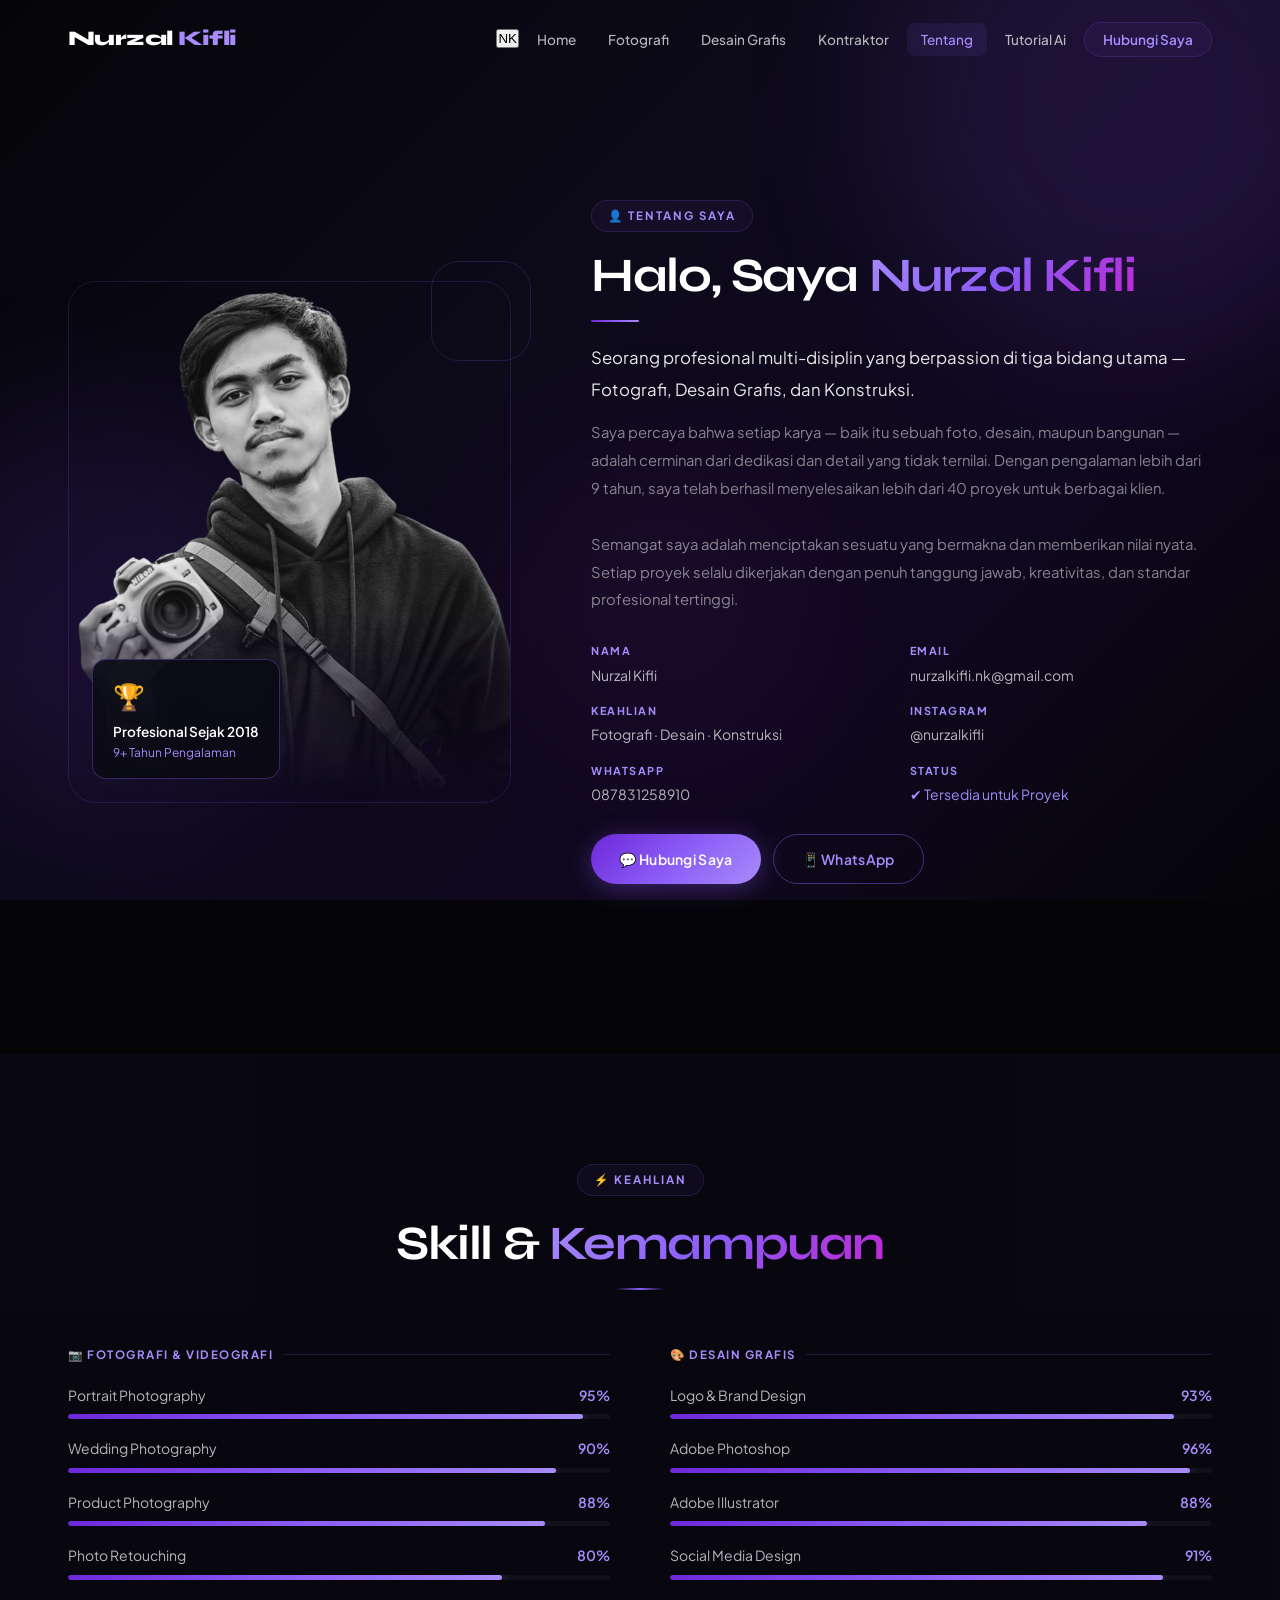
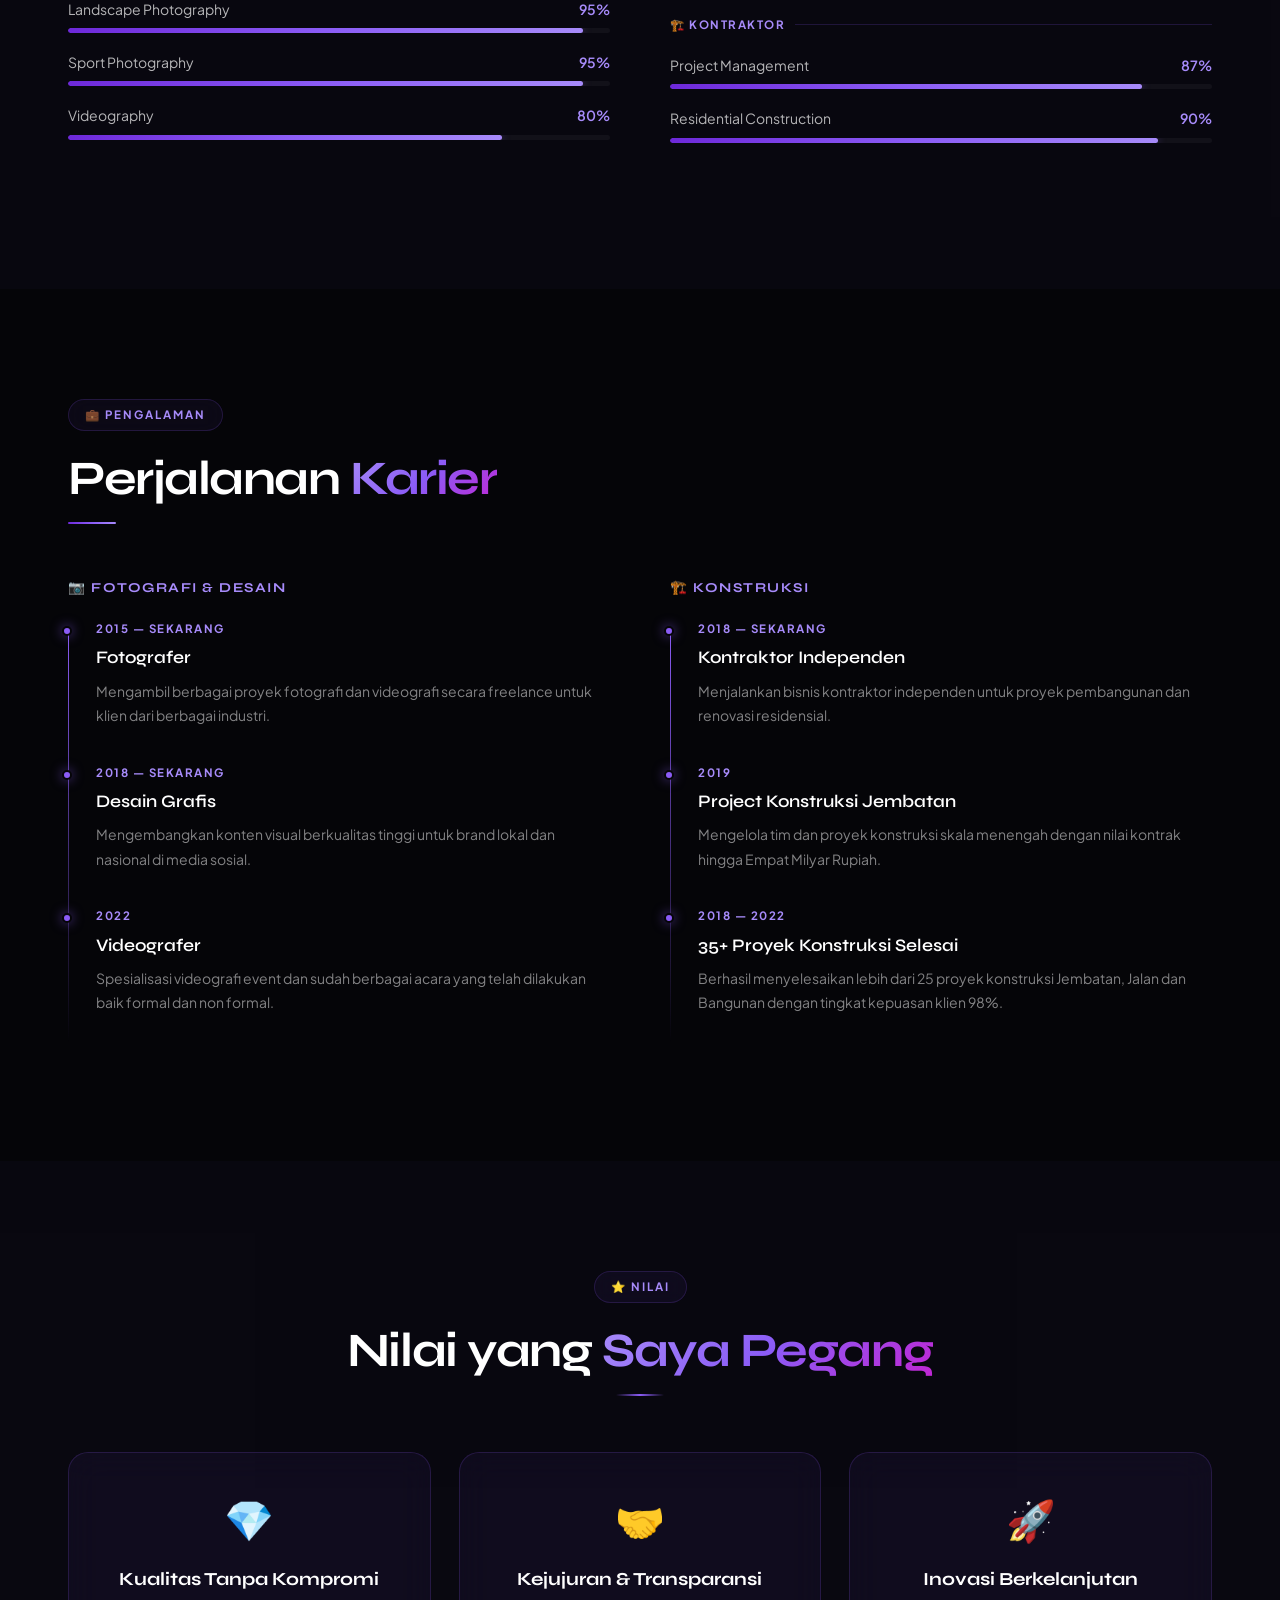
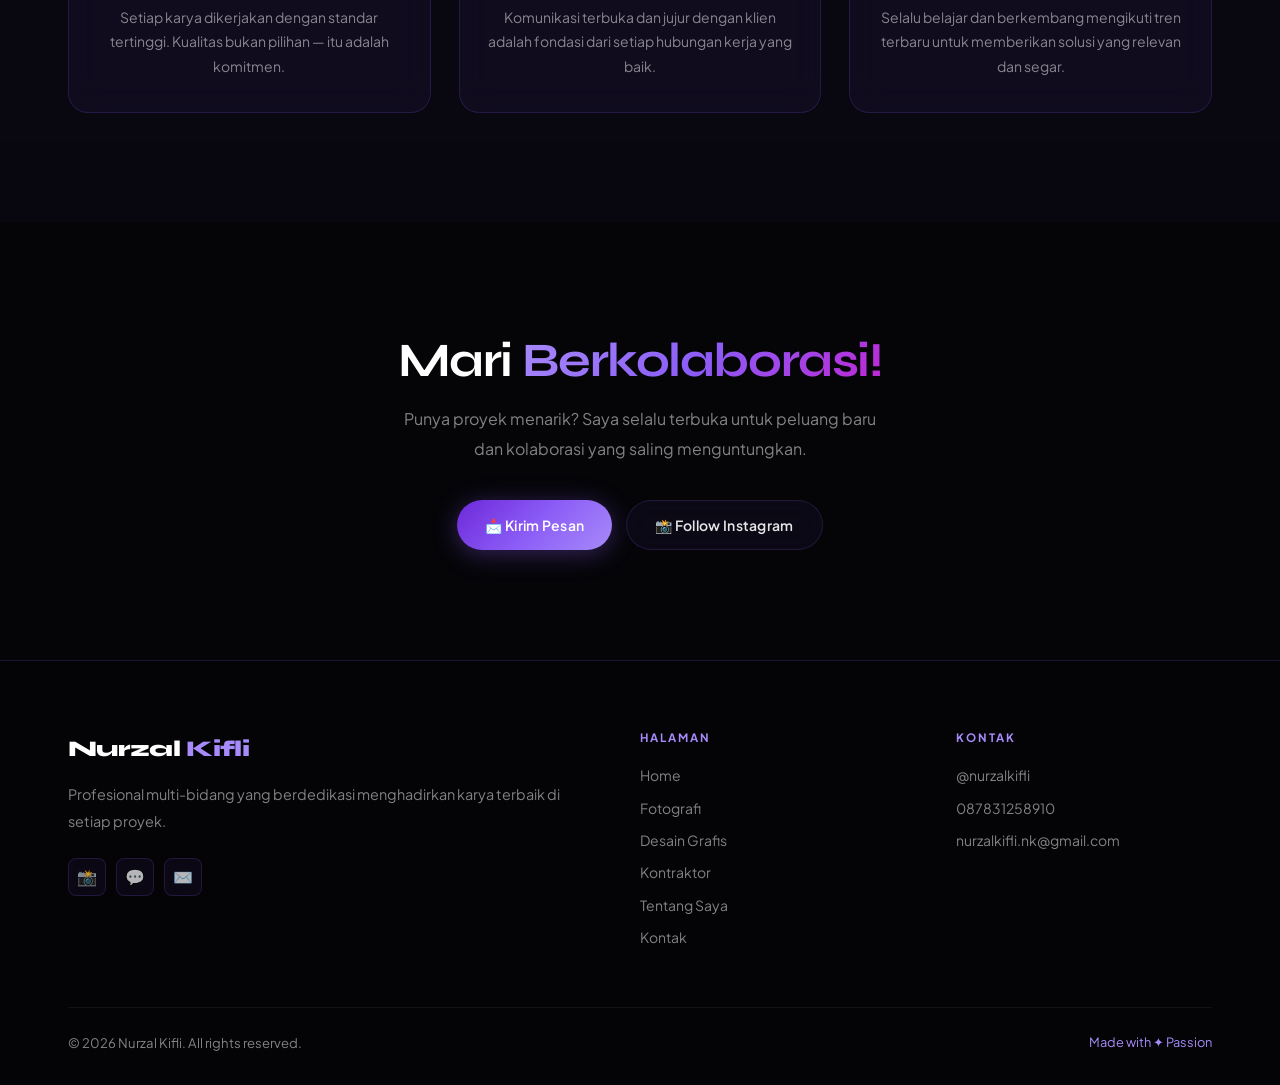
==== commit c31c766b: "Update about.html" ====
--- a/about.html
+++ b/about.html
@@ -99,12 +99,13 @@
         <span></span><span></span><span></span>
       </button>
       <ul class="nav-links" id="navLinks" role="list">
-        <button class="nav-close-btn" id="navClose" aria-label="Tutup Menu">&#x2715;</button>
+        <button class="nav-close-btn" id="navClose" aria-label="Tutup Menu">NK</button>
         <li><a href="index.html">Home</a></li>
         <li><a href="photography.html">Fotografi</a></li>
         <li><a href="design.html">Desain Grafis</a></li>
         <li><a href="contractor.html">Kontraktor</a></li>
         <li><a href="about.html" class="active">Tentang</a></li>
+        <li><a href="tutorial.html">Tutorial Ai</a></li>
         <li><a href="contact.html" class="nav-cta">Hubungi Saya</a></li>
       </ul>
     </div>
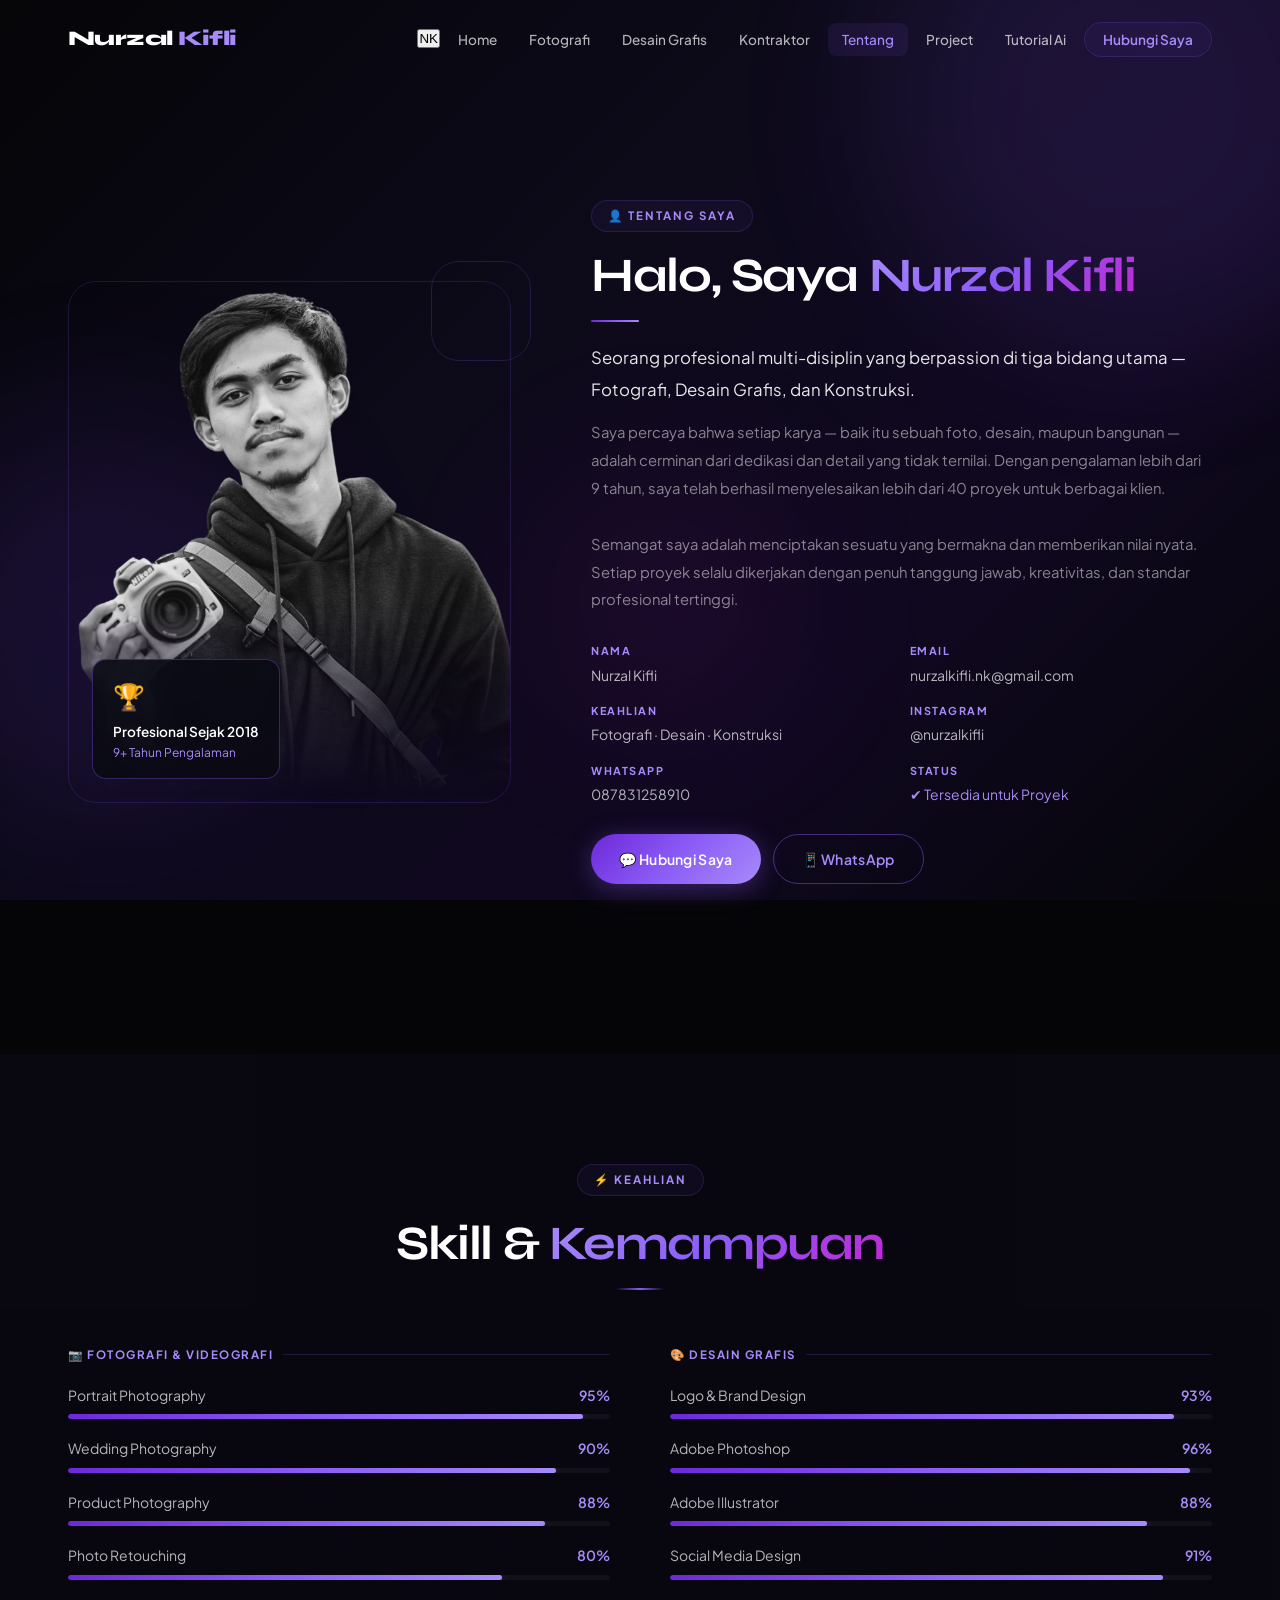
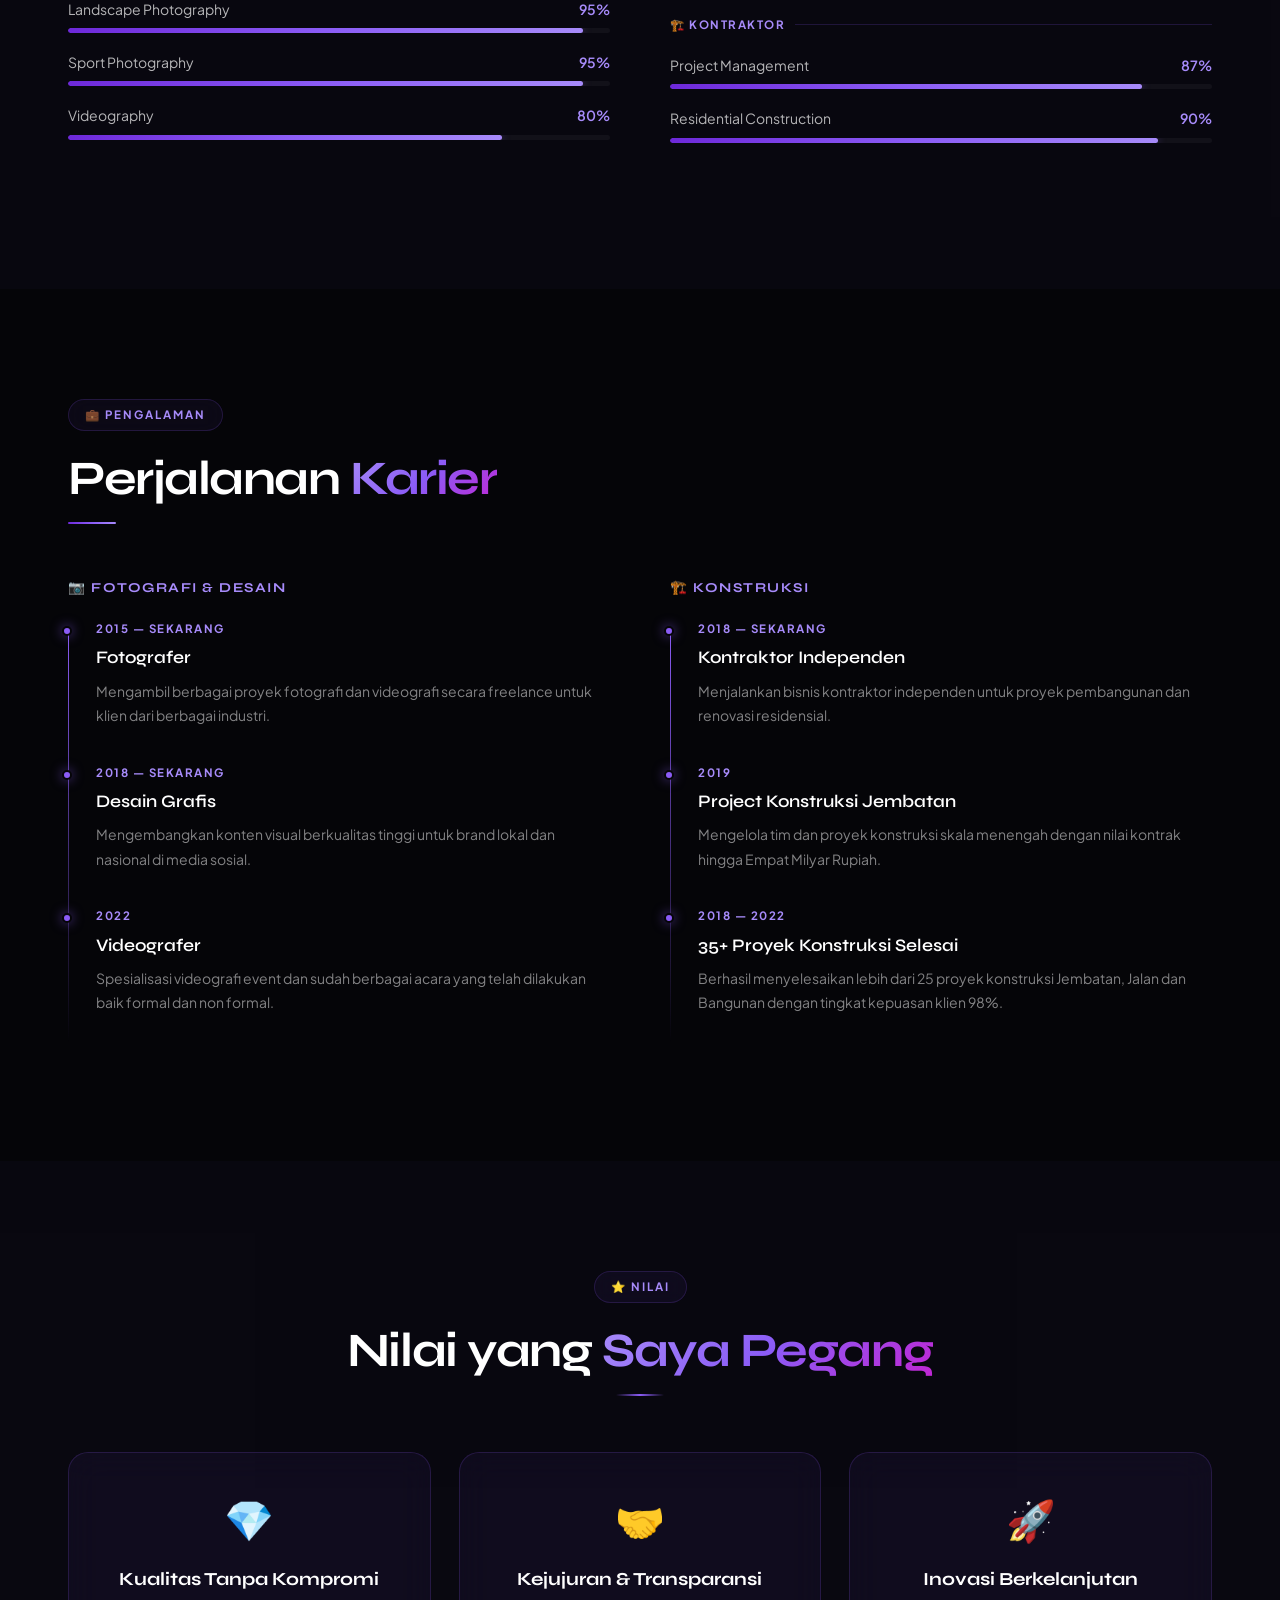
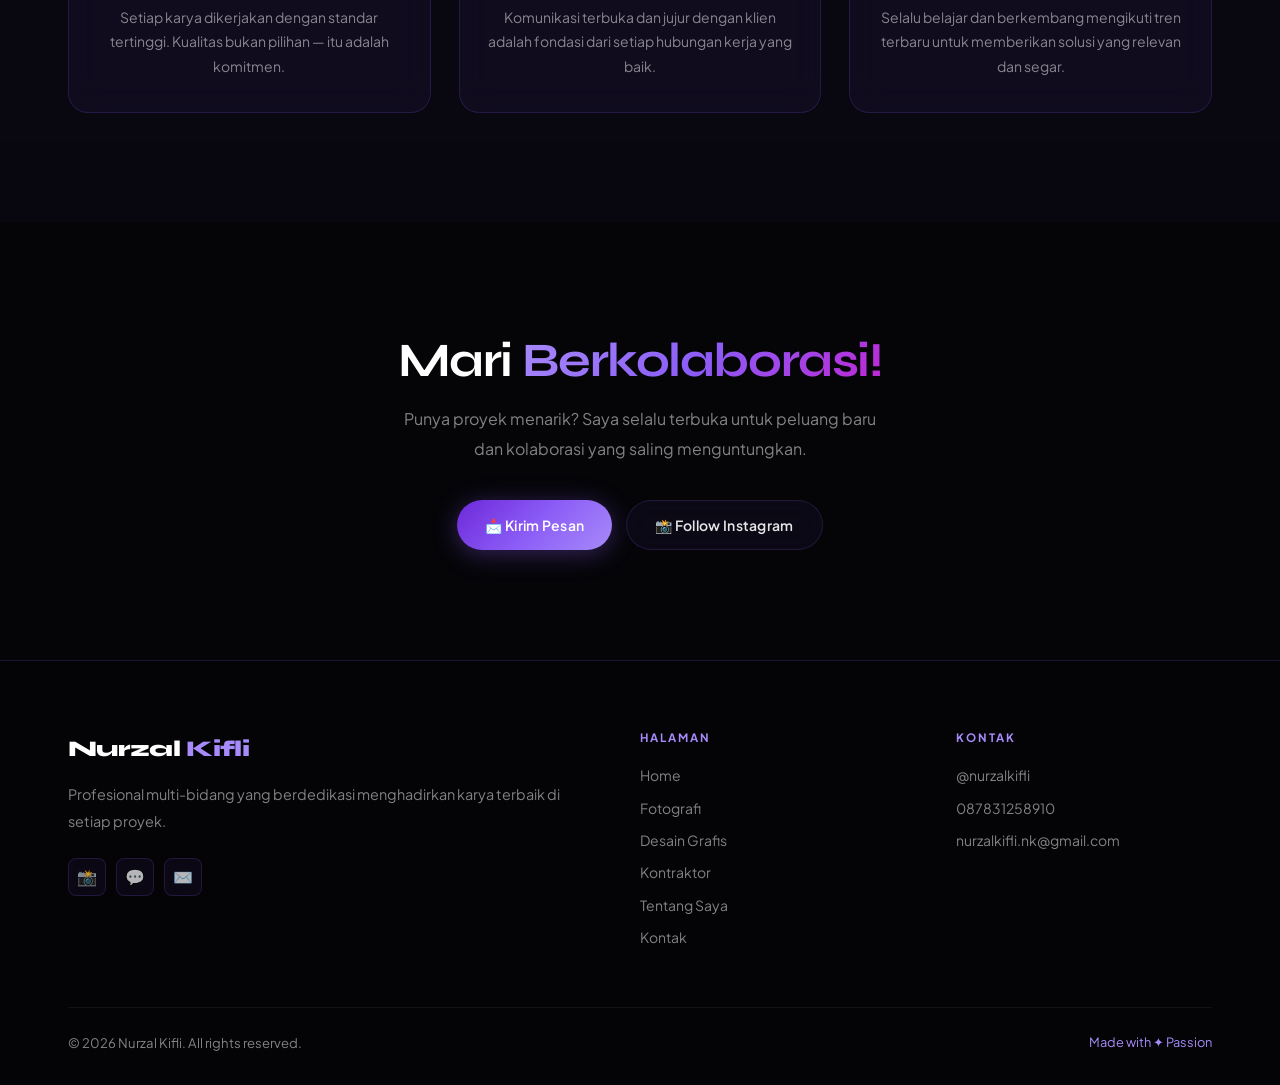
==== commit a8ade3aa: "Update about.html" ====
--- a/about.html
+++ b/about.html
@@ -105,6 +105,7 @@
         <li><a href="design.html">Desain Grafis</a></li>
         <li><a href="contractor.html">Kontraktor</a></li>
         <li><a href="about.html" class="active">Tentang</a></li>
+        <li><a href="projects.html">Project</a></li>
         <li><a href="tutorial.html">Tutorial Ai</a></li>
         <li><a href="contact.html" class="nav-cta">Hubungi Saya</a></li>
       </ul>
--- a/style.css
+++ b/style.css
@@ -568,3 +568,127 @@
   color:var(--purple-light);
   box-shadow:var(--glow-s);
 }
+
+/* ── NAV CONTROLS (Theme + Language) ── */
+.nav-controls {
+  display: flex;
+  align-items: center;
+  gap: 6px;
+  margin-left: 12px;
+}
+.control-btn {
+  height: 34px;
+  border-radius: 50px;
+  background: var(--glass);
+  border: 1px solid var(--glass-b);
+  color: var(--w70);
+  cursor: pointer;
+  transition: var(--t);
+  display: flex;
+  align-items: center;
+  justify-content: center;
+  backdrop-filter: blur(10px);
+  font-family: var(--fb);
+  font-weight: 700;
+  font-size: 0.72rem;
+  letter-spacing: 0.5px;
+}
+.control-btn:hover {
+  background: var(--glass-h);
+  border-color: var(--glass-bh);
+  color: var(--purple-light);
+  transform: translateY(-1px);
+}
+.theme-btn { width: 34px; font-size: 0.9rem; }
+.lang-btn  { padding: 0 12px; }
+
+@media (max-width: 768px) {
+  .nav-controls { display: none; }
+}
+
+/* ── LIGHT THEME ── */
+[data-theme="light"] {
+  --bg:      #faf8ff;
+  --bg-1:    #f0ecff;
+  --bg-2:    #ffffff;
+  --bg-3:    #f5f3ff;
+  --bg-4:    #ede9fe;
+  --glass:   rgba(139,92,246,0.07);
+  --glass-h: rgba(139,92,246,0.13);
+  --glass-b: rgba(139,92,246,0.15);
+  --glass-bh:rgba(139,92,246,0.30);
+  --glass-w: rgba(255,255,255,0.75);
+  --w100: #1e0a3c;
+  --w90:  rgba(30,10,60,0.90);
+  --w70:  rgba(30,10,60,0.70);
+  --w50:  rgba(30,10,60,0.50);
+  --w20:  rgba(30,10,60,0.20);
+  --w10:  rgba(30,10,60,0.10);
+  --w05:  rgba(30,10,60,0.05);
+  --glow:   0 0 40px rgba(139,92,246,0.15);
+  --glow-s: 0 0 20px rgba(139,92,246,0.10);
+  --shadow: 0 8px 40px rgba(109,40,217,0.10);
+}
+
+[data-theme="light"] body {
+  background: #faf8ff;
+  background-image: linear-gradient(135deg, #faf8ff 0%, #f0ecff 40%, #f5f0ff 70%, #faf8ff 100%);
+}
+
+[data-theme="light"] .orb { opacity: 0.05; }
+
+[data-theme="light"] .navbar.scrolled {
+  background: rgba(250,248,255,0.92);
+  border-bottom-color: rgba(139,92,246,0.12);
+}
+
+[data-theme="light"] .footer {
+  background: rgba(237,233,254,0.92);
+  border-top-color: rgba(139,92,246,0.15);
+}
+
+[data-theme="light"] ::-webkit-scrollbar-track { background: var(--bg-3); }
+
+[data-theme="light"] .form-select option {
+  background: #ffffff;
+  color: #1e0a3c;
+}
+
+[data-theme="light"] .lightbox {
+  background: rgba(240,236,255,0.97);
+}
+
+@media (max-width:768px) {
+  [data-theme="light"] .nav-links {
+    background: rgba(250,248,255,0.98);
+  }
+}
+
+/* ── LIGHT THEME GLASS CARD overrides ── */
+[data-theme="light"] .glass-card,
+[data-theme="light"] .project-card,
+[data-theme="light"] .stat-card,
+[data-theme="light"] .photo-service-card,
+[data-theme="light"] .testimonial-card,
+[data-theme="light"] .why-card,
+[data-theme="light"] .value-card,
+[data-theme="light"] .contact-method,
+[data-theme="light"] .contact-info-card,
+[data-theme="light"] .contact-form-card,
+[data-theme="light"] .testimonial-mini,
+[data-theme="light"] .cta-project-box,
+[data-theme="light"] .cta-glass-box {
+  background: rgba(255,255,255,0.6);
+  border-color: rgba(139,92,246,0.15);
+}
+[data-theme="light"] .hero-badge,
+[data-theme="light"] .about-photo-badge {
+  background: rgba(255,255,255,0.85);
+  border-color: rgba(139,92,246,0.2);
+}
+[data-theme="light"] .card-status.live { background: rgba(16,185,129,0.08); }
+[data-theme="light"] .add-project-card { border-color: rgba(139,92,246,0.2); }
+[data-theme="light"] .process-step,
+[data-theme="light"] .tool-item,
+[data-theme="light"] .why-card { background: rgba(255,255,255,0.55); }
+
